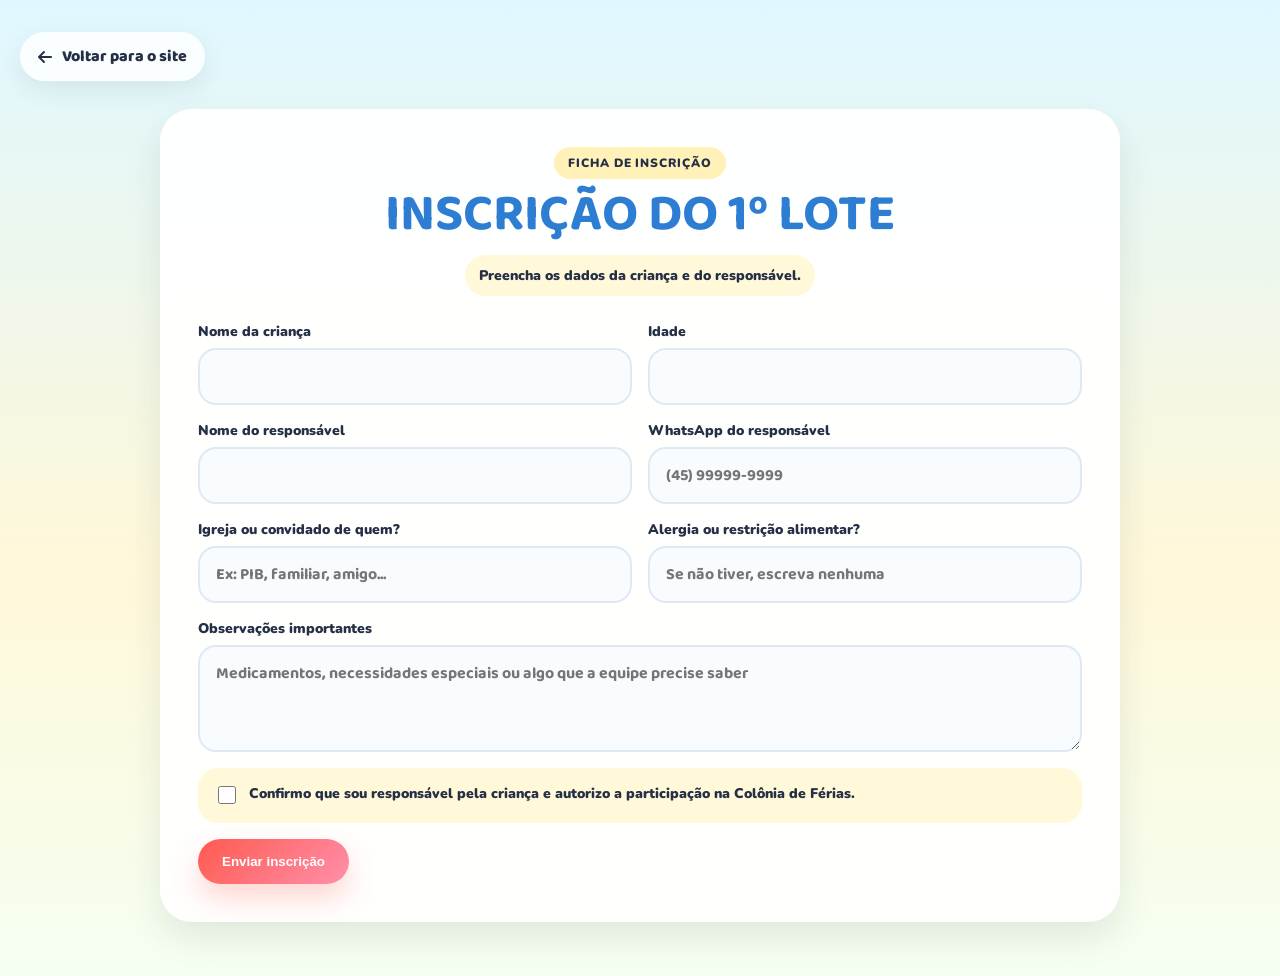
==== inscricao.html @ 6427c2e6 "Atualiza site da colônia" ====
<!DOCTYPE html>
<html lang="pt-BR">
<head>
  <meta charset="UTF-8" />
  <meta name="viewport" content="width=device-width, initial-scale=1.0" />
  <title>Inscrição | Colônia de Férias No Lugar do Outro</title>
  <meta name="description" content="Formulário de inscrição para a Colônia de Férias No Lugar do Outro." />
  <link rel="preconnect" href="https://fonts.googleapis.com">
  <link rel="preconnect" href="https://fonts.gstatic.com" crossorigin>
  <link href="https://fonts.googleapis.com/css2?family=Nunito:wght@400;700;800;900&display=swap" rel="stylesheet">
  <link rel="stylesheet" href="https://cdnjs.cloudflare.com/ajax/libs/font-awesome/6.7.2/css/all.min.css">
  <link rel="stylesheet" href="styles.css" />
</head>
<body>
  <main class="registration-page">
    <a class="back-link" href="index.html#inscricoes">
      <i class="fa-solid fa-arrow-left" aria-hidden="true"></i>
      Voltar para o site
    </a>

    <section class="registration-panel registration-page-panel" id="formulario-inscricao">
      <div class="registration-intro">
        <span class="form-kicker">Ficha de inscrição</span>
        <h1>Inscrição do 1º lote</h1>
               <p class="required-note">Preencha os dados da criança e do responsável.</p>
      </div>

      <form class="registration-form" id="registrationForm">
        <input type="hidden" name="lote" value="1º lote" />

        <div class="form-field">
          <label for="childName">Nome da criança</label>
          <input id="childName" name="nome_crianca" type="text" autocomplete="name" required />
        </div>

        <div class="form-field">
          <label for="childAge">Idade</label>
          <input id="childAge" name="idade" type="number" min="4" max="12" required />
        </div>

        <div class="form-field">
          <label for="guardianName">Nome do responsável</label>
          <input id="guardianName" name="nome_responsavel" type="text" autocomplete="name" required />
        </div>

        <div class="form-field">
          <label for="guardianPhone">WhatsApp do responsável</label>
          <input id="guardianPhone" name="whatsapp" type="tel" autocomplete="tel" placeholder="(45) 99999-9999" required />
        </div>

        <div class="form-field">
          <label for="invitedBy">Igreja ou convidado de quem?</label>
          <input id="invitedBy" name="convidado_por" type="text" placeholder="Ex: PIB, familiar, amigo..." required />
        </div>

        <div class="form-field">
          <label for="foodRestriction">Alergia ou restrição alimentar?</label>
          <input id="foodRestriction" name="restricao_alimentar" type="text" placeholder="Se não tiver, escreva nenhuma" required />
        </div>

        <div class="form-field full-field">
          <label for="notes">Observações importantes</label>
          <textarea id="notes" name="observacoes" rows="3" placeholder="Medicamentos, necessidades especiais ou algo que a equipe precise saber"></textarea>
        </div>

        <label class="form-check full-field">
          <input name="autorizacao" type="checkbox" value="Sim" required />
          <span>Confirmo que sou responsável pela criança e autorizo a participação na Colônia de Férias.</span>
        </label>

        <div class="form-actions full-field">
          <button class="btn btn-red" type="submit">Enviar inscrição</button>
          <p class="form-status" id="formStatus" role="status" aria-live="polite"></p>
        </div>
      </form>
    </section>
  </main>

  <div class="success-modal" id="successModal" aria-hidden="true">
    <div class="success-modal__backdrop" data-close-success-modal></div>
    <div class="success-modal__dialog" role="dialog" aria-modal="true" aria-labelledby="successModalTitle">
      <div class="success-modal__icon">✓</div>
      <h2 id="successModalTitle">Inscrição enviada!</h2>
      <p>Em breve a secretaria da igreja entrará em contato para confirmar a inscrição.</p>
      <div class="success-modal__actions">
        <button class="btn btn-light" type="button" data-close-success-modal>Ok</button>
        <a class="btn btn-red" id="successWhatsAppLink" href="https://wa.me/5500000000000?text=Ol%C3%A1!%20Acabei%20de%20enviar%20a%20inscri%C3%A7%C3%A3o%20da%20Col%C3%B4nia%20de%20F%C3%A9rias%20e%20gostaria%20de%20confirmar." target="_blank" rel="noopener">Chamar no WhatsApp</a>
      </div>
    </div>
  </div>

  <script src="script.js"></script>
</body>
</html>
---- styles.css ----
@import url('https://fonts.googleapis.com/css2?family=Baloo+2:wght@400;500;600;700;800&family=Nunito:wght@300;400;500;600;700;800&display=swap');

:root {
  --blue: #2d7dd2;
  --red: #ff5a4f;
  --orange: #ff7a30;
  --yellow: #ffb703;
  --light-yellow: #fff1b8;
  --green: #64b53b;
  --cyan: #20b7d8;
  --purple: #9b5de5;
  --pink: #ff8fab;
  --mint: #9be7c0;
  --text: #253047;
  --muted: #4c5870;
  --cream: #fffdf5;
  --sky: #eaf9ff;
  --paper: #ffffff;
  --shadow: 0 16px 34px rgba(37,48,71,.1);
}

* { box-sizing: border-box; }
html { scroll-behavior: smooth; }
body {
  margin: 0;
  font-family: "Baloo 2", Arial, sans-serif;
  background: linear-gradient(180deg, var(--cream) 0%, #f5fff2 100%);
  color: var(--text);
  overflow-x: hidden;
}
a { color: inherit; text-decoration: none; }
img { max-width: 100%; display: block; }
.container { width: min(1180px, calc(100% - 40px)); margin: 0 auto; }

.hero {
  position: relative;
  min-height: 100vh;
  overflow: hidden;
  padding: 24px 0 0;
  background: linear-gradient(180deg, #dff7ff 0%, #fff8d9 56%, #d6f5ac 100%);
}

.hero::before,
.hero::after {
  content: "";
  position: absolute;
  left: -5%;
  right: -5%;
  pointer-events: none;
}

.hero::before {
  display: none;
}

.hero::after {
  bottom: -42px;
  height: 126px;
  background:
    radial-gradient(ellipse at 12% 100%, #79c945 0 70px, transparent 72px),
    radial-gradient(ellipse at 34% 100%, #a4dc5a 0 86px, transparent 88px),
    radial-gradient(ellipse at 58% 100%, #79c945 0 74px, transparent 76px),
    radial-gradient(ellipse at 82% 100%, #a4dc5a 0 94px, transparent 96px);
}

.navbar {
  font-family: 'Nunito', sans-serif;
  font-weight: 700;
  font-size: 1.1rem;
  position: relative;
  z-index: 20;
  width: min(1040px, calc(100% - 56px));
  margin: 0 auto;
  display: flex;
  align-items: center;
  justify-content: space-between;
  gap: 16px;
  padding: 10px 14px;
  border-radius: 999px;
  background: rgba(255,255,255,.88);
  border: 3px solid rgba(255,255,255,.9);
  box-shadow: var(--shadow);
  backdrop-filter: blur(10px);
}
.logo { line-height: .9; font-weight: 900; }
.logo img { width: 124px; height: auto; }
.logo span { display: block; color: var(--blue); font-size: 28px; }
.logo strong { display: block; color: var(--red); font-size: 28px; }
.logo small { color: var(--cyan); font-weight: 900; }
.nav-links { display: flex; gap: 24px; font-size: 15px; font-weight: 900; }
.nav-links a {
  position: relative;
  padding: 8px 2px;
}
.nav-links a::after {
  content: "";
  position: absolute;
  left: 50%;
  bottom: 0;
  width: 0;
  height: 5px;
  border-radius: 999px;
  background: var(--yellow);
  transform: translateX(-50%);
  transition: width .2s ease;
}
.nav-links a:hover { color: var(--orange); }
.nav-links a:hover::after { width: 100%; }
.menu-button { display: none; border: 0; background: var(--light-yellow); color: var(--text); border-radius: 16px; font-size: 24px; padding: 8px 14px; cursor: pointer; }

.btn {
  display: inline-flex;
  align-items: center;
  justify-content: center;
  border-radius: 999px;
  padding: 15px 24px;
  font-weight: 900;
  border: 0;
  cursor: pointer;
  transition: transform .2s ease, box-shadow .2s ease, filter .2s ease;
}
.btn:hover { transform: translateY(-4px) rotate(-1deg); filter: saturate(1.08); }
.btn-orange { background: linear-gradient(135deg, #ff7a30, #ff5a4f); color: white; box-shadow: 0 12px 24px rgba(255,107,53,.25); }
.btn-red { background: linear-gradient(135deg, #ff5a4f, #ff8fab); color: white; box-shadow: 0 14px 28px rgba(255,90,79,.25); }
.btn-light { background: rgba(255,255,255,.55); border: 2px solid #fff; color: var(--text); }
.btn-yellow { background: linear-gradient(135deg, #ffe66d, #fff1b8); color: var(--text); }
.btn.big { margin-top: 34px; padding: 17px 36px; text-transform: uppercase; }
.navbar .btn {
  padding: 12px 18px;
  font-size: 14px;
}

.hero-content { position: relative; z-index: 10; display: grid; grid-template-columns: .95fr 1.05fr; align-items: end; gap: 48px; padding-top: 70px; }
.hero-text { padding-bottom: 70px; }
.hero-text > img {
  width: min(100%, 520px);
  height: auto;
}
.tag { display: inline-flex; background: white; color: var(--blue); border-radius: 999px; padding: 10px 16px; font-weight: 900; box-shadow: 0 10px 26px rgba(37,48,71,.08); animation: softBounce 3s ease-in-out infinite; }
.hero h1 { margin: 22px 0 0; font-size: clamp(64px, 8vw, 112px); line-height: .88; letter-spacing: 0; }
.hero h1 span { display: block; color: var(--blue); transform: rotate(-2deg); }
.hero h1 strong { display: block; color: var(--orange); transform: rotate(1deg); }
.verse-card {
  max-width: 560px;
  margin-top: 22px;
  padding: 26px 30px 24px;
  border-radius: 28px;
  background: rgba(255,255,255,.92);
  border: 3px dashed rgba(255,183,3,.5);
  box-shadow: var(--shadow);
  text-align: center;
  transform: rotate(-1deg);
}
.verse-card p {
  max-width: 480px;
  margin: 0 auto;
  font-size: 19px;
  font-weight: 800;
  line-height: 1.45;
}
.verse-card strong {
  display: block;
  margin-top: 14px;
  color: var(--blue);
  text-transform: uppercase;
  letter-spacing: .04em;
}
.info-grid {
  display: grid;
  grid-template-columns: repeat(3, 1fr);
  max-width: 700px;
  margin-top: 24px;
  padding: 10px;
  border-radius: 26px;
  background: rgba(255,255,255,.88);
  box-shadow: var(--shadow);
  border: 3px solid rgba(255,255,255,.9);
  backdrop-filter: blur(10px);
}
.info-grid article {
  position: relative;
  display: grid;
  grid-template-columns: 48px 1fr;
  gap: 12px;
  align-items: center;
  min-height: 78px;
  padding: 12px 16px;
  border-radius: 20px;
}
.info-grid article + article::before {
  content: "";
  position: absolute;
  left: 0;
  top: 18px;
  bottom: 18px;
  width: 2px;
  border-radius: 999px;
  background: rgba(37,48,71,.08);
}
.info-grid span {
  display: grid;
  place-items: center;
  width: 48px;
  height: 48px;
  border-radius: 18px;
  background: #e8f3ff;
  color: var(--blue);
  font-size: 22px;
  line-height: 1;
  box-shadow: inset 0 -4px 0 rgba(45,125,210,.12);
  animation: wiggle 4s ease-in-out infinite;
}
.info-grid article:nth-child(2) span {
  background: #fff1b8;
  color: var(--orange);
  box-shadow: inset 0 -4px 0 rgba(255,122,48,.14);
}
.info-grid article:nth-child(3) span {
  background: #efffe9;
  color: var(--green);
  box-shadow: inset 0 -4px 0 rgba(100,181,59,.14);
}
.info-grid strong, .info-grid small { display: block; line-height: 1.12; }
.info-grid strong { font-size: 16px; font-weight: 900; text-transform: uppercase; }
.info-grid small { margin-top: 5px; color: var(--muted); font-weight: 800; font-size: 13px; }
.hero-actions { display: flex; flex-wrap: wrap; gap: 14px; margin-top: 24px; }
.hero-image { position: relative; min-height: 560px; }
.hero-image img { width: 100%; height: 560px; object-fit: cover; object-position: top; border-radius: 48px; box-shadow: 0 18px 45px rgba(37,48,71,.12); }
.hero-illustration {
  position: relative;
  isolation: isolate;
  align-self: end;
  width: 112%;
  margin-left: -6%;
  margin-bottom: -8px;
  animation: floatHero 5s ease-in-out infinite;
}
.hero-illustration.fade-in {
  animation: fadeUp .7s ease both, floatHero 5s ease-in-out .8s infinite;
}
.hero-illustration::before {
  content: "";
  position: absolute;
  inset: 8% 3% 7% 6%;
  z-index: -1;
  border-radius: 44% 56% 52% 48% / 47% 44% 56% 53%;
  background: rgba(255,255,255,.56);
  border: 4px solid rgba(255,255,255,.7);
  box-shadow: var(--shadow);
}
.hero-illustration img {
  width: 100%;
  max-width: none;
  max-height: 560px;
  object-fit: contain;
  filter: drop-shadow(0 22px 20px rgba(37,48,71,.12));
}
.sparkle {
  position: absolute;
  z-index: 2;
  display: grid;
  place-items: center;
  width: 58px;
  height: 58px;
  border-radius: 20px;
  background: white;
  box-shadow: var(--shadow);
  font-size: 28px;
  animation: floatBits 4.5s ease-in-out infinite;
}
.sparkle-one { left: 4%; top: 16%; color: var(--yellow); }
.sparkle-two { right: 5%; top: 28%; color: var(--red); animation-delay: .8s; }
.sparkle-three { left: 22%; bottom: 6%; color: var(--purple); animation-delay: 1.4s; }
.badge { position: absolute; z-index: 5; width: 116px; height: 116px; display: grid; place-items: center; border-radius: 30px; color: #fff; font-size: 18px; font-weight: 900; text-transform: uppercase; text-align: center; box-shadow: 0 16px 30px rgba(37,48,71,.18); transform: rotate(-8deg); }
.badge.purple { left: 28px; top: 38px; background: var(--purple); }
.badge.red { left: 40px; bottom: 80px; background: var(--red); }
.badge.blue { right: 0; bottom: 42px; background: #28b7c8; }

.decor, .leaf, .shape, .floating { position: absolute; pointer-events: none; }
.decor-left {
  left: -78px;
  top: 104px;
  width: 190px;
  height: 150px;
  background: rgba(139,214,80,.5);
  border-radius: 54% 46% 62% 38% / 44% 58% 42% 56%;
  animation: pulseBlob 7s ease-in-out infinite;
}
.decor-right {
  right: -92px;
  top: -34px;
  width: 230px;
  height: 170px;
  background: rgba(139,214,80,.45);
  border-radius: 42% 58% 35% 65% / 58% 44% 56% 42%;
  animation: pulseBlob 8s ease-in-out infinite reverse;
}
.leaf-one { left: 0; bottom: 0; width: 130px; height: 130px; background: #24a35a; border-radius: 0 90px 0 0; }
.leaf-two { right: 0; bottom: 0; width: 160px; height: 160px; background: #24a35a; border-radius: 90px 0 0 0; }
.floating {
  z-index: 3;
  display: block;
  width: auto;
  height: auto;
  background: transparent;
  box-shadow: none;
  border-radius: 0;
  font-size: 38px;
  font-weight: 900;
  line-height: 1;
  opacity: .72;
  text-shadow: 0 8px 18px rgba(37,48,71,.14);
  animation: floatBits 5.8s ease-in-out infinite;
}
.floating-heart { left: 7%; top: 42%; color: var(--red); }
.floating-star { right: 13%; top: 20%; color: var(--yellow); animation-delay: .7s; }
.floating-cloud { left: 43%; top: 15%; color: var(--cyan); animation-delay: 1.3s; }
.floating-smile { right: 5%; top: 58%; color: var(--green); animation-delay: 2s; }
.floating-cross { left: 3%; top: 72%; color: var(--purple); animation-delay: 2.7s; }
.shape-a { left: 8%; top: 25%; color: var(--cyan); font-size: 24px; }
.shape-b { right: 20%; top: 18%; color: var(--red); font-size: 34px; }
.shape-c { left: 35%; top: 42%; color: var(--blue); font-size: 26px; }

.section {
  position: relative;
  padding: 80px 0;
}
.section > .container {
  position: relative;
  z-index: 1;
}
.section.compact { padding-top: 30px; }
h2 { margin: 0; color: var(--blue); font-size: clamp(34px, 4vw, 46px); line-height: 1; text-transform: uppercase; font-weight: 900; letter-spacing: 0; }
h2 span { color: var(--yellow); }
.about-grid { display: grid; grid-template-columns: .9fr 1.1fr; gap: 45px; align-items: center; }
.about-grid p, .white-box > p, .center > p { color: var(--muted); font-size: 18px; font-weight: 700; line-height: 1.7; }
.cards-grid { display: grid; grid-template-columns: repeat(2, minmax(220px, 1fr)); gap: 18px; }
.feature-card { padding: 24px; border-radius: 28px; background: #fff; text-align: center; box-shadow: 0 10px 28px rgba(37,48,71,.07); border: 3px solid rgba(255,255,255,.9); transition: transform .2s ease, box-shadow .2s ease; }
.feature-card:nth-child(1) { background: #fff4f2; }
.feature-card:nth-child(2) { background: #fff8d9; }
.feature-card:nth-child(3) { background: #eaf9ff; }
.feature-card:nth-child(4) { background: #efffe9; }
.feature-card:hover { transform: translateY(-7px) rotate(1deg); box-shadow: 0 16px 36px rgba(37,48,71,.1); }
.icon {
  width: 64px;
  height: 64px;
  margin: 0 auto;
  display: grid;
  place-items: center;
  border-radius: 24px;
  font-family: "SamsungColorEmoji", "Noto Color Emoji", "Apple Color Emoji", "Segoe UI Emoji", sans-serif;
  font-size: 34px;
  line-height: 1;
  font-weight: 900;
}
.red-bg { background: var(--red); }
.yellow-bg { background: var(--yellow); }
.blue-bg { background: var(--cyan); }
.green-bg { background: var(--green); }
.feature-card h3 { margin: 18px 0 10px; font-size: 16px; line-height: 1.2; text-transform: uppercase; }
.feature-card h3::after { content: ""; display: block; width: 42px; height: 4px; margin: 14px auto 0; border-radius: 999px; background: var(--yellow); }
.feature-card p { color: var(--muted); font-weight: 700; line-height: 1.55; font-size: 14px; }
.white-box { padding: 40px; border-radius: 32px; background: #fff; box-shadow: var(--shadow); border: 4px solid rgba(255,255,255,.9); }
.program-box {
  padding: 42px;
  border-radius: 32px;
  background: linear-gradient(135deg, rgba(255,255,255,.96), rgba(234,249,255,.92));
  box-shadow: var(--shadow);
  border: 4px solid rgba(255,255,255,.9);
}
.program-heading {
  display: flex;
  align-items: flex-start;
  justify-content: space-between;
  gap: 24px;
  margin-bottom: 32px;
}
.program-heading p {
  max-width: 620px;
  margin: 10px 0 0;
  color: var(--muted);
  font-size: 18px;
  font-weight: 700;
  line-height: 1.55;
}
.program-badge {
  flex: 0 0 auto;
  padding: 13px 22px;
  border-radius: 999px;
  background: var(--yellow);
  color: var(--text);
  font-weight: 900;
  box-shadow: 0 12px 22px rgba(255,183,3,.24);
}
.program-days {
  display: grid;
  grid-template-columns: repeat(3, 1fr);
  gap: 20px;
}
.program-day {
  position: relative;
  display: flex;
  flex-direction: column;
  min-height: 360px;
  padding: 28px;
  border-radius: 26px;
  background: #fff;
  box-shadow: 0 12px 26px rgba(37,48,71,.07);
  border: 3px solid rgba(255,255,255,.9);
  transition: transform .2s ease, box-shadow .2s ease;
}
.program-day:nth-child(1) { background: #eaf9ff; }
.program-day:nth-child(2) { background: #fff8d9; }
.program-day:nth-child(3) { background: #fff4f2; }
.program-day:hover {
  transform: translateY(-6px);
  box-shadow: 0 18px 34px rgba(37,48,71,.1);
}
.program-day.featured {
  transform: translateY(-10px);
  border-color: rgba(255,183,3,.55);
}
.program-day.featured:hover { transform: translateY(-14px); }
.day-tag {
  display: inline-flex;
  flex-direction: column;
  align-items: center;
  justify-content: center;
  width: fit-content;
  margin-bottom: 22px;
  padding: 10px 18px 11px;
  border-radius: 18px;
  background: var(--blue);
  color: #fff;
  font-size: 18px;
  line-height: 1.05;
  font-weight: 900;
  box-shadow: 0 10px 18px rgba(45,125,210,.2);
}
.day-tag small {
  margin-bottom: 4px;
  font-family: "Nunito", Arial, sans-serif;
  font-size: 11px;
  line-height: 1;
  text-transform: uppercase;
  letter-spacing: .08em;
}
.program-day:nth-child(2) .day-tag { background: var(--green); box-shadow: 0 10px 18px rgba(100,181,59,.2); }
.program-day:nth-child(3) .day-tag { background: var(--red); box-shadow: 0 10px 18px rgba(255,90,79,.2); }
.program-day h3 {
  margin: 0;
  font-size: 25px;
  line-height: 1.08;
  text-transform: uppercase;
  font-weight: 900;
}
.program-day p {
  margin: 16px 0 24px;
  color: var(--muted);
  font-size: 17px;
  font-weight: 700;
  line-height: 1.45;
}
.day-activities {
  display: flex;
  flex-wrap: wrap;
  gap: 10px;
  margin-top: auto;
}
.day-activities span {
  display: inline-flex;
  align-items: center;
  min-height: 38px;
  padding: 8px 12px;
  border-radius: 999px;
  background: rgba(255,255,255,.78);
  color: var(--text);
  font-size: 14px;
  font-weight: 900;
}
.center { text-align: center; }
.subscriptions {
  position: relative;
  background:
    linear-gradient(180deg, rgba(234,249,255,.75), rgba(255,253,245,.2));
}
.lots-grid { display: grid; grid-template-columns: repeat(2, 1fr); gap: 30px; margin-top: 48px; }
.lot { position: relative; display: flex; flex-direction: column; align-items: center; padding: 54px 30px 32px; border-radius: 30px; background: #fff; box-shadow: var(--shadow); }
.lot::after {
  content: "✦";
  position: absolute;
  right: 20px;
  top: 18px;
  color: var(--yellow);
  font-size: 28px;
  animation: softBounce 3.5s ease-in-out infinite;
}
.green-border { border: 3px solid #a9d76f; }
.blue-border { border: 3px solid #9ddcf4; }
.lot-tag { position: absolute; left: 50%; top: 0; transform: translate(-50%, -50%); border-radius: 16px; color: #fff; padding: 12px 34px; font-size: 20px; font-weight: 900; text-transform: uppercase; box-shadow: 0 12px 20px rgba(37,48,71,.14); }
.lot h3 { max-width: 390px; margin: 0 auto; font-size: 24px; line-height: 1.15; text-transform: uppercase; }
.date-pill { display: inline-flex; align-items: center; gap: 10px; margin-top: 26px; padding: 15px 20px; border-radius: 18px; background: #f4faff; font-size: 18px; font-weight: 900; }
.lot p { color: var(--muted); font-weight: 800; }
.lot-button {
  width: min(100%, 320px);
  margin-top: auto;
}
.lot p + .lot-button {
  margin-top: 18px;
}
.btn-disabled,
.btn-disabled:hover {
  background: #dbe3ed;
  color: #718096;
  box-shadow: none;
  cursor: not-allowed;
  filter: none;
  transform: none;
}
.lot-note {
  display: block;
  margin-top: 10px;
  color: var(--muted);
  font-family: "Nunito", Arial, sans-serif;
  font-size: 13px;
  font-weight: 800;
}
.registration-panel {
  margin-top: 34px;
  padding: 34px;
  border-radius: 32px;
  background: rgba(255,255,255,.94);
  border: 4px solid rgba(255,255,255,.9);
  box-shadow: var(--shadow);
  text-align: left;
}
.registration-intro {
  max-width: 650px;
  margin: 0 auto 26px;
  text-align: center;
}
.form-kicker {
  display: inline-flex;
  margin-bottom: 10px;
  padding: 8px 14px;
  border-radius: 999px;
  background: var(--light-yellow);
  color: var(--text);
  font-family: "Nunito", Arial, sans-serif;
  font-size: 12px;
  font-weight: 900;
  letter-spacing: .08em;
  text-transform: uppercase;
}
.registration-intro h3 {
  margin: 0;
  color: var(--blue);
  font-size: clamp(26px, 3vw, 36px);
  line-height: 1;
  text-transform: uppercase;
}
.registration-intro p {
  margin: 10px 0 0;
  color: var(--muted);
  font-weight: 700;
  line-height: 1.5;
}
.registration-intro .required-note {
  display: inline-flex;
  margin-top: 14px;
  padding: 10px 14px;
  border-radius: 999px;
  background: #fff8d9;
  color: var(--text);
  font-family: "Nunito", Arial, sans-serif;
  font-size: 14px;
  font-weight: 900;
}
.registration-form {
  display: grid;
  grid-template-columns: repeat(2, 1fr);
  gap: 16px;
}
.form-field {
  display: grid;
  gap: 7px;
}
.form-field label,
.form-check {
  color: var(--text);
  font-family: "Nunito", Arial, sans-serif;
  font-size: 14px;
  font-weight: 900;
}
.form-field input,
.form-field textarea {
  width: 100%;
  border: 2px solid #dfe9f3;
  border-radius: 18px;
  background: #f8fcff;
  color: var(--text);
  font: inherit;
  font-weight: 700;
  padding: 14px 16px;
  outline: 0;
  transition: border-color .2s ease, box-shadow .2s ease, background .2s ease;
}
.form-field textarea {
  resize: vertical;
  min-height: 98px;
}
.form-field input:focus,
.form-field textarea:focus {
  border-color: var(--cyan);
  background: #fff;
  box-shadow: 0 0 0 4px rgba(32,183,216,.12);
}
.full-field {
  grid-column: 1 / -1;
}
.form-check {
  display: flex;
  align-items: flex-start;
  gap: 10px;
  padding: 16px;
  border-radius: 20px;
  background: #fff8d9;
  line-height: 1.4;
}
.form-check input {
  width: 18px;
  height: 18px;
  margin-top: 2px;
  accent-color: var(--green);
}
.form-actions {
  display: flex;
  flex-wrap: wrap;
  align-items: center;
  gap: 14px;
}
.form-status {
  min-height: 24px;
  margin: 0;
  color: var(--muted);
  font-weight: 900;
}
.form-status.success { color: var(--green); }
.form-status.error { color: var(--red); }
.registration-page {
  min-height: 100vh;
  padding: 32px 20px 54px;
  background:
    linear-gradient(180deg, #dff7ff 0%, #fff8d9 58%, #f5fff2 100%);
}
.registration-page-panel {
  width: min(960px, 100%);
  margin: 28px auto 0;
}
.registration-intro h1 {
  margin: 0;
  color: var(--blue);
  font-size: clamp(34px, 5vw, 52px);
  line-height: 1;
  text-transform: uppercase;
}
.back-link {
  width: fit-content;
  margin: 0 auto;
  display: inline-flex;
  align-items: center;
  gap: 10px;
  padding: 12px 18px;
  border-radius: 999px;
  background: rgba(255,255,255,.84);
  color: var(--text);
  font-weight: 900;
  box-shadow: 0 10px 24px rgba(37,48,71,.08);
}
.success-modal {
  position: fixed;
  inset: 0;
  z-index: 100;
  display: none;
  place-items: center;
  padding: 22px;
}
.success-modal.is-open {
  display: grid;
}
.success-modal__backdrop {
  position: absolute;
  inset: 0;
  background: rgba(37,48,71,.48);
  backdrop-filter: blur(6px);
}
.success-modal__dialog {
  position: relative;
  z-index: 1;
  width: min(480px, 100%);
  padding: 34px;
  border-radius: 30px;
  background: #fff;
  box-shadow: 0 24px 60px rgba(37,48,71,.22);
  text-align: center;
}
.success-modal__icon {
  width: 70px;
  height: 70px;
  margin: 0 auto 18px;
  display: grid;
  place-items: center;
  border-radius: 24px;
  background: #efffe9;
  color: var(--green);
  font-size: 38px;
  font-weight: 900;
}
.success-modal h2 {
  margin: 0;
  color: var(--blue);
  font-size: 34px;
  line-height: 1;
  text-transform: uppercase;
}
.success-modal p {
  margin: 14px 0 0;
  color: var(--muted);
  font-size: 18px;
  font-weight: 700;
  line-height: 1.45;
}
.success-modal__actions {
  display: flex;
  flex-wrap: wrap;
  justify-content: center;
  gap: 12px;
  margin-top: 24px;
}
.success-modal__actions .btn-light {
  background: #eef6fb;
  border-color: #dcebf4;
}
.note { margin-top: 18px; }
.info-box {
  position: relative;
  padding: 44px;
  border-radius: 34px;
  background: linear-gradient(135deg, rgba(255,248,217,.95), rgba(234,249,255,.95));
  box-shadow: var(--shadow);
  border: 4px solid rgba(255,255,255,.9);
  overflow: hidden;
}
.info-heading {
  max-width: 720px;
  margin: 0 auto 34px;
  text-align: center;
}
.info-heading p {
  margin: 12px 0 0;
  color: var(--muted);
  font-size: 18px;
  font-weight: 700;
  line-height: 1.55;
}
.info-float {
  position: absolute;
  z-index: 0;
  pointer-events: none;
  font-size: 42px;
  font-weight: 900;
  line-height: 1;
  opacity: .24;
  animation: floatBits 5.8s ease-in-out infinite;
}
.info-float-one { left: 28px; top: 26px; color: var(--yellow); }
.info-float-two { right: 42px; top: 58px; color: var(--red); animation-delay: 1s; }
.info-float-three { right: 12%; bottom: 34px; color: var(--purple); animation-delay: 1.8s; }
.info-cards { position: relative; z-index: 1; display: grid; grid-template-columns: repeat(4, 1fr); gap: 18px; text-align: left; }
.info-card {
  display: flex;
  flex-direction: column;
  gap: 18px;
  min-height: 245px;
  padding: 26px;
  border-radius: 28px;
  background: rgba(255,255,255,.9);
  box-shadow: 0 10px 28px rgba(37,48,71,.07);
  border-bottom: 6px solid rgba(255,183,3,.45);
  transition: transform .2s ease, box-shadow .2s ease;
}
.info-card:hover {
  transform: translateY(-6px) rotate(.5deg);
  box-shadow: 0 16px 34px rgba(37,48,71,.1);
}
.info-card.primary-info {
  background: #fff;
  border-bottom-color: rgba(45,125,210,.45);
}
.info-card span {
  flex: 0 0 auto;
  width: 62px;
  height: 62px;
  display: grid;
  place-items: center;
  border-radius: 22px;
  background: var(--light-yellow);
  font-size: 30px;
  line-height: 1;
  font-family: "SamsungColorEmoji", "Noto Color Emoji", "Apple Color Emoji", "Segoe UI Emoji", sans-serif;
  animation: wiggle 4.4s ease-in-out infinite;
}
.info-card:nth-child(2) span { background: #eaf9ff; }
.info-card:nth-child(3) span { background: #efffe9; }
.info-card:nth-child(4) span { background: #fff4f2; }
.info-card small {
  display: block;
  margin-bottom: 6px;
  color: var(--muted);
  font-family: "Nunito", Arial, sans-serif;
  font-size: 12px;
  font-weight: 900;
  letter-spacing: .08em;
  text-transform: uppercase;
}
.info-card strong {
  display: block;
  font-size: 23px;
  line-height: 1.05;
  text-transform: uppercase;
  font-weight: 900;
}
.info-card p {
  margin: 10px 0 0;
  color: var(--muted);
  font-weight: 700;
  line-height: 1.4;
}
footer { background: #fff; }
.footer-cta {
  background:
    radial-gradient(circle at 12% 22%, rgba(255,230,109,.24) 0 58px, transparent 60px),
    radial-gradient(circle at 88% 28%, rgba(155,93,229,.2) 0 68px, transparent 70px),
    linear-gradient(135deg, rgba(45,125,210,.98), rgba(32,183,216,.95));
  color: #fff;
  padding: 34px 0;
}
.footer-adventure {
  position: relative;
  overflow: hidden;
  display: grid;
  grid-template-columns: 1fr auto;
  gap: 16px 28px;
  align-items: center;
  padding: 0;
  border-radius: 0;
  background: transparent;
  box-shadow: none;
  border: 0;
}
.footer-copy,
.footer-actions {
  position: relative;
  z-index: 1;
}
.footer-copy {
  grid-column: 1;
}
.footer-kicker {
  display: inline-flex;
  margin-bottom: 8px;
  padding: 7px 12px;
  border-radius: 999px;
  background: rgba(255,255,255,.18);
  color: #fff;
  font-family: "Nunito", Arial, sans-serif;
  font-size: 11px;
  font-weight: 900;
  letter-spacing: .08em;
  text-transform: uppercase;
}
.footer-copy h2 {
  max-width: 520px;
  color: #fff;
  font-size: clamp(27px, 3vw, 38px);
  line-height: 1;
}
.footer-copy p {
  margin: 8px 0 0;
  color: #ffe66d;
  font-size: 18px;
  font-weight: 900;
}
.footer-actions {
  grid-column: 2;
  display: flex;
  flex-wrap: wrap;
  justify-content: flex-end;
  gap: 10px;
}
.footer-actions .btn {
  padding: 13px 20px;
}
.footer-actions .btn-light {
  background: rgba(255,255,255,.16);
  color: #fff;
}
.footer-float {
  position: absolute;
  pointer-events: none;
  font-size: 40px;
  font-weight: 900;
  line-height: 1;
  opacity: .2;
  animation: floatBits 6s ease-in-out infinite;
}
.footer-float-one { left: 24px; bottom: 22px; color: #ffe66d; }
.footer-float-two { right: 34%; top: 24px; color: #fff; animation-delay: .9s; }
.footer-float-three { right: 28px; bottom: 26px; color: #ffe66d; animation-delay: 1.6s; }
.footer-main {
  background: #fff;
}
.footer-content {
  display: grid;
  grid-template-columns: 1.15fr .7fr 1fr;
  gap: 34px;
  padding: 34px 0 26px;
}
.footer-brand strong,
.footer-brand span {
  display: block;
  line-height: 1;
  font-weight: 900;
  text-transform: uppercase;
}
.footer-brand strong {
  color: var(--blue);
  font-size: 28px;
}
.footer-brand span {
  margin-top: 4px;
  color: var(--red);
  font-size: 22px;
}
.footer-brand p {
  max-width: 420px;
  margin: 14px 0 0;
  color: var(--muted);
  font-weight: 700;
  line-height: 1.55;
}
.footer-links,
.footer-info {
  display: grid;
  align-content: start;
  gap: 10px;
}
.footer-links strong,
.footer-info strong {
  color: var(--blue);
  font-size: 18px;
  font-weight: 900;
  text-transform: uppercase;
}
.footer-links a,
.footer-info span {
  color: var(--muted);
  font-weight: 800;
}
.footer-links a:hover {
  color: var(--orange);
}
.footer-info span {
  display: flex;
  align-items: flex-start;
  gap: 10px;
  line-height: 1.35;
}
.footer-info i {
  width: 18px;
  margin-top: 2px;
  color: var(--orange);
}
.footer-bottom {
  display: flex;
  justify-content: space-between;
  gap: 18px;
  padding: 18px 0 24px;
  border-top: 2px solid #eef3f7;
  color: var(--muted);
  font-weight: 900;
  font-size: 14px;
}
.footer-bottom p:last-child { color: var(--red); }
.fade-in { animation: fadeUp .7s ease both; }
.delay { animation-delay: .15s; }
@keyframes fadeUp { from { opacity: 0; transform: translateY(24px); } to { opacity: 1; transform: translateY(0); } }
@keyframes floatHero { 0%, 100% { transform: translateY(0) rotate(.25deg); } 50% { transform: translateY(-5px) rotate(-.3deg); } }
@keyframes floatBits { 0%, 100% { transform: translateY(0) rotate(-5deg); } 50% { transform: translateY(-18px) rotate(6deg); } }
@keyframes wiggle { 0%, 100% { transform: rotate(0); } 25% { transform: rotate(-5deg); } 50% { transform: rotate(4deg); } 75% { transform: rotate(-2deg); } }
@keyframes softBounce { 0%, 100% { transform: translateY(0); } 50% { transform: translateY(-7px); } }
@keyframes pulseBlob { 0%, 100% { transform: scale(1); opacity: .9; } 50% { transform: scale(1.08); opacity: .72; } }
@keyframes driftClouds { from { transform: translateX(0); } to { transform: translateX(132px); } }

@media (prefers-reduced-motion: reduce) {
  *, *::before, *::after {
    animation-duration: .01ms !important;
    animation-iteration-count: 1 !important;
    scroll-behavior: auto !important;
  }
}

@media (max-width: 980px) {
  .hero {
    min-height: auto;
    padding-bottom: 34px;
  }
  .desktop-only { display: none; }
  .menu-button { display: block; }
  .nav-links { position: absolute; left: 0; right: 0; top: calc(100% + 12px); display: none; flex-direction: column; gap: 0; padding: 14px; border-radius: 24px; background: white; box-shadow: 0 14px 30px rgba(37,48,71,.12); }
  .nav-links.open { display: flex; }
  .nav-links a { padding: 13px 16px; border-radius: 16px; }
  .nav-links a:hover { background: #fff1b8; }
  .hero-content, .about-grid { grid-template-columns: 1fr; }
  .hero-content {
    gap: 34px;
    padding-top: 46px;
    text-align: center;
  }
  .hero-content { align-items: center; }
  .hero-text { padding-bottom: 0; }
  .hero-text > img {
    width: min(100%, 430px);
    margin: 0 auto;
  }
  .tag,
  .hero-actions {
    justify-content: center;
  }
  .verse-card,
  .info-grid {
    margin-left: auto;
    margin-right: auto;
  }
  .info-grid article {
    text-align: left;
  }
  .hero-illustration {
    width: min(100%, 560px);
    justify-self: center;
    margin-left: 0;
    margin-bottom: 0;
  }
  .hero-illustration img {
    max-height: 430px;
  }
  .floating { opacity: .45; font-size: 30px; }
  .hero-image { min-height: auto; }
  .hero-image img { height: auto; min-height: 420px; }
  .cards-grid { grid-template-columns: repeat(2, 1fr); }
  .program-days { grid-template-columns: 1fr; }
  .program-day,
  .program-day.featured { min-height: auto; transform: none; }
  .program-day.featured:hover { transform: translateY(-6px); }
  .info-cards { grid-template-columns: repeat(2, 1fr); }
  .info-card { min-height: 220px; }
  .footer-adventure { grid-template-columns: 1fr; }
  .footer-copy,
  .footer-actions { grid-column: auto; }
  .footer-actions { justify-content: flex-start; }
  .footer-content { grid-template-columns: 1fr 1fr; }
  .footer-brand { grid-column: 1 / -1; }
}

@media (max-width: 640px) {
  .container, .navbar { width: min(100% - 28px, 1180px); }
  .hero { padding-top: 14px; padding-bottom: 34px; }
  .hero::after { height: 86px; bottom: -34px; opacity: .7; }
  .hero-content { padding-top: 28px; gap: 24px; }
  .floating, .sparkle { display: none; }
  .logo img { width: 112px; }
  .logo span, .logo strong { font-size: 22px; }
  .hero h1 { font-size: 60px; }
  .hero-text > img {
    width: min(100%, 300px);
    margin: 0 auto;
  }
  .tag {
    font-size: 14px;
    padding: 8px 13px;
  }
  .verse-card {
    margin-top: 18px;
    padding: 18px;
    border-radius: 22px;
    transform: none;
  }
  .verse-card p {
    font-size: 16px;
    line-height: 1.4;
  }
  .info-grid {
    margin-top: 18px;
    padding: 8px;
    border-radius: 22px;
  }
  .info-grid article {
    min-height: auto;
    padding: 10px 12px;
    text-align: left;
  }
  .hero-illustration {
    width: min(100%, 340px);
  }
  .hero-illustration::before {
    inset: 10% 2% 8%;
  }
  .hero-illustration img {
    max-height: 310px;
  }
  .info-grid, .lots-grid, .cards-grid, .program-days, .info-cards { grid-template-columns: 1fr; }
  .info-grid article + article::before { display: none; }
  .registration-panel { padding: 24px; }
  .registration-form { grid-template-columns: 1fr; }
  .form-actions .btn { width: 100%; }
  .success-modal__dialog { padding: 28px 22px; }
  .success-modal__actions .btn { width: 100%; }
  .hero-actions { flex-direction: column; }
  .btn { width: 100%; }
  .hero-image img { min-height: 360px; border-radius: 34px; }
  .badge { width: 88px; height: 88px; font-size: 13px; border-radius: 24px; }
  .badge.purple { left: 14px; top: 22px; }
  .badge.red { left: 20px; bottom: 64px; }
  .badge.blue { right: 4px; bottom: 30px; }
  .section { padding: 58px 0; }
  .white-box { padding: 26px; }
  .info-box { padding: 28px; }
  .info-float { display: none; }
  .info-card { min-height: auto; }
  .program-box { padding: 26px; }
  .program-heading { display: block; margin-bottom: 24px; }
  .program-badge { display: inline-flex; margin-top: 16px; }
  .program-day { padding: 24px; }
  .footer-cta { padding: 30px 0; }
  .footer-adventure { text-align: center; }
  .footer-actions { justify-content: center; }
  .footer-actions .btn { width: 100%; }
  .footer-float { display: none; }
  .footer-content { grid-template-columns: 1fr; gap: 24px; text-align: center; }
  .footer-brand p { margin-left: auto; margin-right: auto; }
  .footer-info span { justify-content: center; }
  .footer-bottom { flex-direction: column; text-align: center; }
}
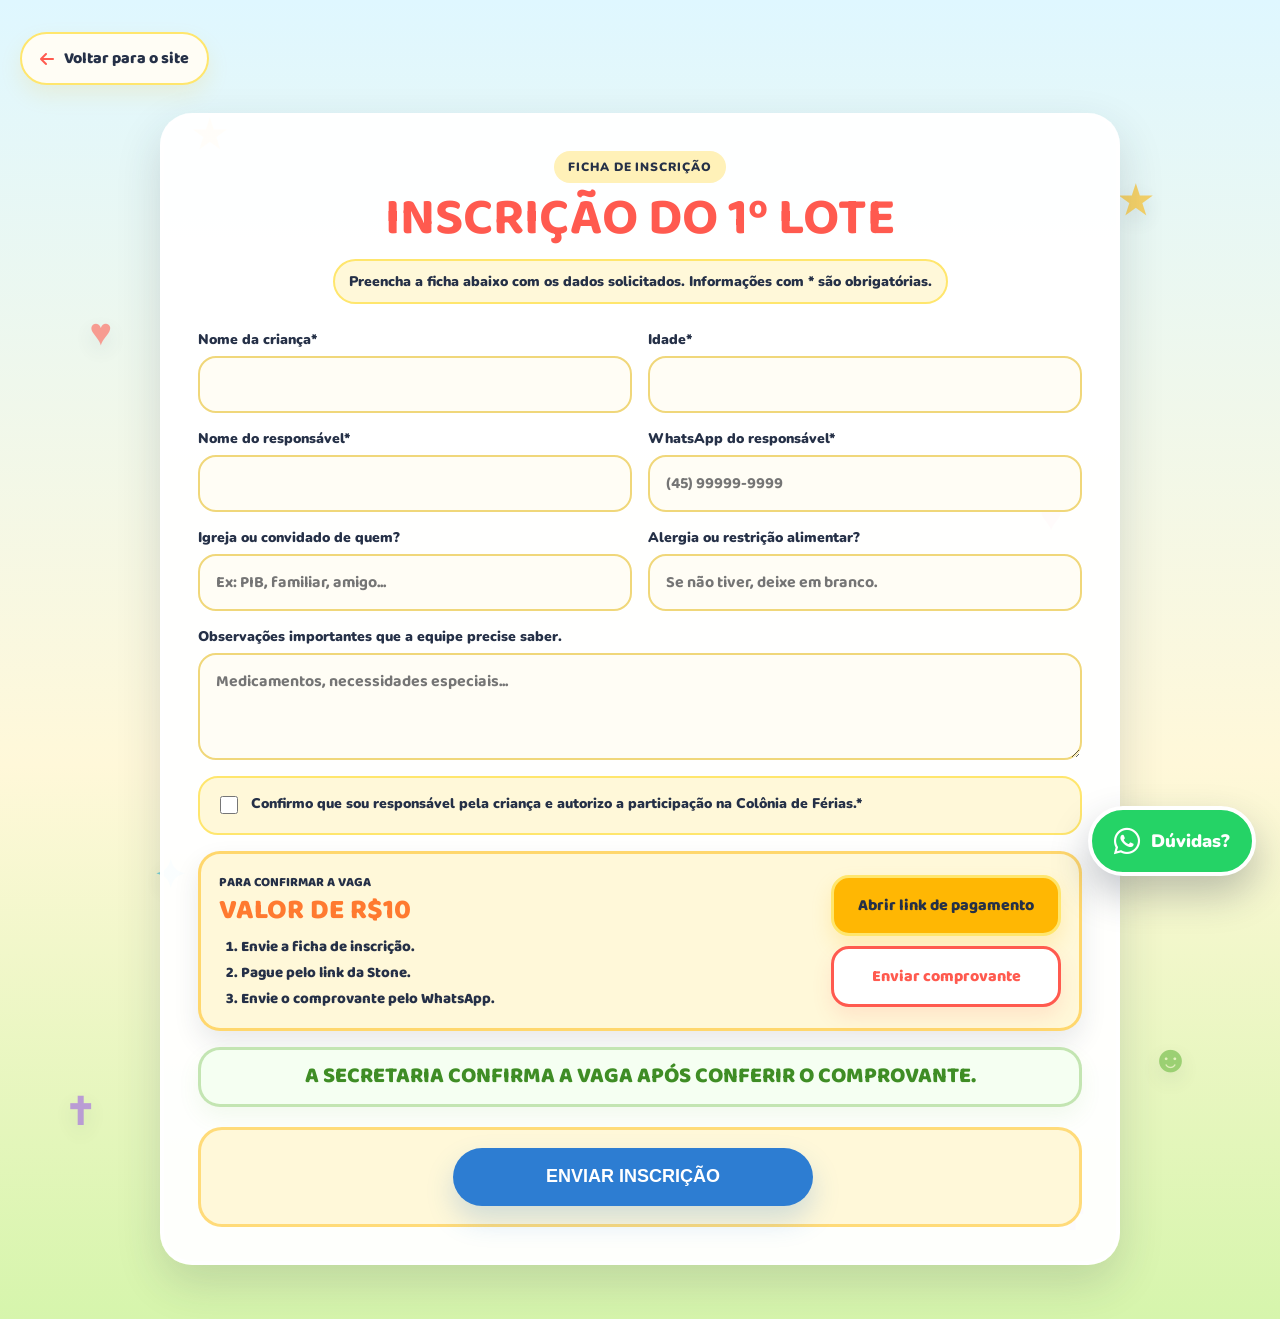
==== commit d95c8652: "mudança de forma de pagamento" ====
--- a/inscricao.html
+++ b/inscricao.html
@@ -13,6 +13,15 @@
 </head>
 <body>
   <main class="registration-page">
+    <div class="floating registration-floating registration-floating-heart">♥</div>
+    <div class="floating registration-floating registration-floating-star">★</div>
+    <div class="floating registration-floating registration-floating-smile">☻</div>
+    <div class="floating registration-floating registration-floating-cross">✝</div>
+    <div class="floating registration-floating registration-floating-heart-two">♥</div>
+    <div class="floating registration-floating registration-floating-star-two">★</div>
+    <div class="floating registration-floating registration-floating-spark">✦</div>
+    <div class="floating registration-floating registration-floating-cross-two">✝</div>
+
     <a class="back-link" href="index.html#inscricoes">
       <i class="fa-solid fa-arrow-left" aria-hidden="true"></i>
       Voltar para o site
@@ -22,54 +31,75 @@
       <div class="registration-intro">
         <span class="form-kicker">Ficha de inscrição</span>
         <h1>Inscrição do 1º lote</h1>
-               <p class="required-note">Preencha os dados da criança e do responsável.</p>
+        <p class="required-note">Preencha a ficha abaixo com os dados solicitados. Informações com * são obrigatórias.</p>
       </div>
 
       <form class="registration-form" id="registrationForm">
         <input type="hidden" name="lote" value="1º lote" />
+        <input type="hidden" name="inscricao_id" id="registrationId" />
 
         <div class="form-field">
-          <label for="childName">Nome da criança</label>
+          <label for="childName">Nome da criança*</label>
           <input id="childName" name="nome_crianca" type="text" autocomplete="name" required />
         </div>
 
         <div class="form-field">
-          <label for="childAge">Idade</label>
+          <label for="childAge">Idade*</label>
           <input id="childAge" name="idade" type="number" min="4" max="12" required />
         </div>
 
         <div class="form-field">
-          <label for="guardianName">Nome do responsável</label>
+          <label for="guardianName">Nome do responsável*</label>
           <input id="guardianName" name="nome_responsavel" type="text" autocomplete="name" required />
         </div>
 
         <div class="form-field">
-          <label for="guardianPhone">WhatsApp do responsável</label>
+          <label for="guardianPhone">WhatsApp do responsável*</label>
           <input id="guardianPhone" name="whatsapp" type="tel" autocomplete="tel" placeholder="(45) 99999-9999" required />
         </div>
 
         <div class="form-field">
           <label for="invitedBy">Igreja ou convidado de quem?</label>
-          <input id="invitedBy" name="convidado_por" type="text" placeholder="Ex: PIB, familiar, amigo..." required />
+          <input id="invitedBy" name="convidado_por" type="text" placeholder="Ex: PIB, familiar, amigo..."/>
         </div>
 
         <div class="form-field">
           <label for="foodRestriction">Alergia ou restrição alimentar?</label>
-          <input id="foodRestriction" name="restricao_alimentar" type="text" placeholder="Se não tiver, escreva nenhuma" required />
+          <input id="foodRestriction" name="restricao_alimentar" type="text" placeholder="Se não tiver, deixe em branco."/>
         </div>
 
         <div class="form-field full-field">
-          <label for="notes">Observações importantes</label>
-          <textarea id="notes" name="observacoes" rows="3" placeholder="Medicamentos, necessidades especiais ou algo que a equipe precise saber"></textarea>
+          <label for="notes">Observações importantes que a equipe precise saber.</label>
+          <textarea id="notes" name="observacoes" rows="3" placeholder="Medicamentos, necessidades especiais..."></textarea>
         </div>
 
         <label class="form-check full-field">
           <input name="autorizacao" type="checkbox" value="Sim" required />
-          <span>Confirmo que sou responsável pela criança e autorizo a participação na Colônia de Férias.</span>
+          <span>Confirmo que sou responsável pela criança e autorizo a participação na Colônia de Férias.*</span>
         </label>
 
+        <div class="payment-box full-field">
+          <div>
+            <span class="payment-box__label">Para confirmar a vaga</span>
+            <strong>Valor de R$10</strong>
+            <ol class="payment-steps">
+              <li>Envie a ficha de inscrição.</li>
+              <li>Pague pelo link da Stone.</li>
+              <li>Envie o comprovante pelo WhatsApp.</li>
+            </ol>
+          </div>
+          <div class="payment-box__actions">
+            <a class="btn btn-yellow" href="https://payment-link-v3.ton.com.br/pl_ngY1o3LRPwy8lpVInwFDBEVD9MpjWmGb" target="_blank" rel="noopener">Abrir link de pagamento</a>
+            <a class="btn btn-proof" href="https://wa.me/5500000000000?text=Ol%C3%A1!%20Quero%20enviar%20o%20comprovante%20de%20pagamento%20da%20Col%C3%B4nia%20de%20F%C3%A9rias." target="_blank" rel="noopener">Enviar comprovante</a>
+          </div>
+        </div>
+
+        <div class="payment-warning full-field" role="note">
+          A secretaria confirma a vaga após conferir o comprovante.
+        </div>
+
         <div class="form-actions full-field">
-          <button class="btn btn-red" type="submit">Enviar inscrição</button>
+          <button class="btn btn-submit" type="submit">Enviar inscrição</button>
           <p class="form-status" id="formStatus" role="status" aria-live="polite"></p>
         </div>
       </form>
@@ -78,17 +108,27 @@
 
   <div class="success-modal" id="successModal" aria-hidden="true">
     <div class="success-modal__backdrop" data-close-success-modal></div>
-    <div class="success-modal__dialog" role="dialog" aria-modal="true" aria-labelledby="successModalTitle">
+      <div class="success-modal__dialog" role="dialog" aria-modal="true" aria-labelledby="successModalTitle">
       <div class="success-modal__icon">✓</div>
-      <h2 id="successModalTitle">Inscrição enviada!</h2>
-      <p>Em breve a secretaria da igreja entrará em contato para confirmar a inscrição.</p>
+      <h2 id="successModalTitle">Inscrição recebida!</h2>
+      <p>A secretaria confirma a vaga entrando em contato após conferência da inscrição e pagamento.</p>
+      <p class="success-modal__protocol">
+        Código da inscrição:
+        <strong id="successRegistrationId"></strong>
+      </p>
       <div class="success-modal__actions">
+        <a class="btn btn-yellow payment-link is-hidden" id="stonePaymentLink" href="#" target="_blank" rel="noopener">Pagar R$10</a>
         <button class="btn btn-light" type="button" data-close-success-modal>Ok</button>
-        <a class="btn btn-red" id="successWhatsAppLink" href="https://wa.me/5500000000000?text=Ol%C3%A1!%20Acabei%20de%20enviar%20a%20inscri%C3%A7%C3%A3o%20da%20Col%C3%B4nia%20de%20F%C3%A9rias%20e%20gostaria%20de%20confirmar." target="_blank" rel="noopener">Chamar no WhatsApp</a>
+        <a class="btn btn-proof" id="successWhatsAppLink" href="https://wa.me/5500000000000?text=Ol%C3%A1!%20Acabei%20de%20enviar%20a%20inscri%C3%A7%C3%A3o%20da%20Col%C3%B4nia%20de%20F%C3%A9rias%20e%20gostaria%20de%20enviar%20o%20comprovante%20de%20pagamento." target="_blank" rel="noopener">Enviar comprovante</a>
       </div>
     </div>
   </div>
 
+  <a class="whatsapp-float" href="https://wa.me/5500000000000?text=Ol%C3%A1!%20Tenho%20uma%20d%C3%BAvida%20sobre%20a%20inscri%C3%A7%C3%A3o%20da%20Col%C3%B4nia%20de%20F%C3%A9rias." target="_blank" rel="noopener" aria-label="Tirar dúvida pelo WhatsApp">
+    <i class="fa-brands fa-whatsapp" aria-hidden="true"></i>
+    <span>Dúvidas?</span>
+  </a>
+
   <script src="script.js"></script>
 </body>
 </html>
--- a/styles.css
+++ b/styles.css
@@ -122,8 +122,10 @@
 .btn:hover { transform: translateY(-4px) rotate(-1deg); filter: saturate(1.08); }
 .btn-orange { background: linear-gradient(135deg, #ff7a30, #ff5a4f); color: white; box-shadow: 0 12px 24px rgba(255,107,53,.25); }
 .btn-red { background: linear-gradient(135deg, #ff5a4f, #ff8fab); color: white; box-shadow: 0 14px 28px rgba(255,90,79,.25); }
+.btn-proof { background: #fff; border: 3px solid var(--red); color: var(--red); box-shadow: 0 10px 20px rgba(255,90,79,.12); }
+.btn-submit { background: var(--blue); color: white; box-shadow: 0 14px 28px rgba(45,125,210,.22); }
 .btn-light { background: rgba(255,255,255,.55); border: 2px solid #fff; color: var(--text); }
-.btn-yellow { background: linear-gradient(135deg, #ffe66d, #fff1b8); color: var(--text); }
+.btn-yellow { background: var(--yellow); border: 3px solid #ffe66d; color: var(--text); box-shadow: 0 10px 20px rgba(255,183,3,.18); }
 .btn.big { margin-top: 34px; padding: 17px 36px; text-transform: uppercase; }
 .navbar .btn {
   padding: 12px 18px;
@@ -500,6 +502,31 @@
 .lot-tag { position: absolute; left: 50%; top: 0; transform: translate(-50%, -50%); border-radius: 16px; color: #fff; padding: 12px 34px; font-size: 20px; font-weight: 900; text-transform: uppercase; box-shadow: 0 12px 20px rgba(37,48,71,.14); }
 .lot h3 { max-width: 390px; margin: 0 auto; font-size: 24px; line-height: 1.15; text-transform: uppercase; }
 .date-pill { display: inline-flex; align-items: center; gap: 10px; margin-top: 26px; padding: 15px 20px; border-radius: 18px; background: #f4faff; font-size: 18px; font-weight: 900; }
+.lot-price-badge {
+  display: inline-flex;
+  align-items: center;
+  justify-content: center;
+  gap: 12px;
+  width: min(100%, 270px);
+  margin-top: 18px;
+  padding: 13px 20px;
+  border: 0;
+  border-radius: 18px;
+  background: linear-gradient(135deg, #ff7a30, #ff5a4f);
+  color: #fff;
+  box-shadow: 0 12px 24px rgba(255,107,53,.25);
+  font-family: "Nunito", Arial, sans-serif;
+  text-transform: uppercase;
+}
+.lot-price-badge small {
+  font-size: 13px;
+  font-weight: 900;
+}
+.lot-price-badge strong {
+  font-size: 28px;
+  font-weight: 900;
+  line-height: 1;
+}
 .lot p { color: var(--muted); font-weight: 800; }
 .lot-button {
   width: min(100%, 320px);
@@ -529,9 +556,9 @@
   margin-top: 34px;
   padding: 34px;
   border-radius: 32px;
-  background: rgba(255,255,255,.94);
+  background: rgba(255,255,255,.96);
   border: 4px solid rgba(255,255,255,.9);
-  box-shadow: var(--shadow);
+  box-shadow: 0 18px 45px rgba(37,48,71,.16);
   text-align: left;
 }
 .registration-intro {
@@ -571,6 +598,7 @@
   padding: 10px 14px;
   border-radius: 999px;
   background: #fff8d9;
+  border: 2px solid #ffe66d;
   color: var(--text);
   font-family: "Nunito", Arial, sans-serif;
   font-size: 14px;
@@ -595,9 +623,9 @@
 .form-field input,
 .form-field textarea {
   width: 100%;
-  border: 2px solid #dfe9f3;
+  border: 2px solid #f0d77a;
   border-radius: 18px;
-  background: #f8fcff;
+  background: #fffdf5;
   color: var(--text);
   font: inherit;
   font-weight: 700;
@@ -611,9 +639,9 @@
 }
 .form-field input:focus,
 .form-field textarea:focus {
-  border-color: var(--cyan);
+  border-color: #ffb703;
   background: #fff;
-  box-shadow: 0 0 0 4px rgba(32,183,216,.12);
+  box-shadow: 0 0 0 4px rgba(255,183,3,.18);
 }
 .full-field {
   grid-column: 1 / -1;
@@ -625,6 +653,7 @@
   padding: 16px;
   border-radius: 20px;
   background: #fff8d9;
+  border: 2px solid #ffe66d;
   line-height: 1.4;
 }
 .form-check input {
@@ -637,7 +666,19 @@
   display: flex;
   flex-wrap: wrap;
   align-items: center;
+  justify-content: center;
   gap: 14px;
+  margin-top: 4px;
+  padding: 18px;
+  border-radius: 24px;
+  background: #fff8d9;
+  border: 3px solid rgba(255,183,3,.45);
+}
+.form-actions .btn-submit {
+  width: min(100%, 360px);
+  min-height: 58px;
+  font-size: 18px;
+  text-transform: uppercase;
 }
 .form-status {
   min-height: 24px;
@@ -647,24 +688,92 @@
 }
 .form-status.success { color: var(--green); }
 .form-status.error { color: var(--red); }
+.payment-box {
+  display: flex;
+  align-items: center;
+  justify-content: space-between;
+  gap: 18px;
+  padding: 18px;
+  border: 3px solid rgba(255,183,3,.5);
+  border-radius: 22px;
+  background: #fff8d9;
+  box-shadow: 0 12px 26px rgba(37,48,71,.1);
+}
+.payment-box__label {
+  display: block;
+  color: #253047;
+  font-size: 13px;
+  font-weight: 900;
+  text-transform: uppercase;
+}
+.payment-box strong {
+  display: block;
+  margin-top: 4px;
+  color: var(--orange);
+  font-size: 28px;
+  line-height: 1;
+  font-weight: 900;
+  text-transform: uppercase;
+}
+.payment-steps {
+  margin: 12px 0 0;
+  padding-left: 22px;
+  color: var(--text);
+  font-size: 15px;
+  font-weight: 800;
+  line-height: 1.45;
+  text-align: left;
+}
+.payment-steps li + li {
+  margin-top: 4px;
+}
+.payment-box__actions {
+  display: flex;
+  flex: 0 0 auto;
+  flex-direction: column;
+  gap: 10px;
+}
+.payment-box__actions .btn {
+  flex: 0 0 auto;
+  min-width: 230px;
+  border-radius: 18px;
+}
+.payment-warning {
+  padding: 14px 18px;
+  border: 3px solid rgba(100,181,59,.35);
+  border-radius: 22px;
+  background: #f5fff2;
+  color: #3f8d25;
+  box-shadow: 0 10px 22px rgba(100,181,59,.08);
+  font-size: clamp(17px, 2vw, 22px);
+  font-weight: 900;
+  line-height: 1.15;
+  text-align: center;
+  text-transform: uppercase;
+}
 .registration-page {
+  position: relative;
   min-height: 100vh;
+  overflow: hidden;
   padding: 32px 20px 54px;
-  background:
-    linear-gradient(180deg, #dff7ff 0%, #fff8d9 58%, #f5fff2 100%);
+  background: linear-gradient(180deg, #dff7ff 0%, #fff8d9 58%, #d6f5ac 100%);
 }
 .registration-page-panel {
+  position: relative;
+  z-index: 2;
   width: min(960px, 100%);
   margin: 28px auto 0;
 }
 .registration-intro h1 {
   margin: 0;
-  color: var(--blue);
+  color: var(--red);
   font-size: clamp(34px, 5vw, 52px);
   line-height: 1;
   text-transform: uppercase;
 }
 .back-link {
+  position: relative;
+  z-index: 2;
   width: fit-content;
   margin: 0 auto;
   display: inline-flex;
@@ -672,10 +781,65 @@
   gap: 10px;
   padding: 12px 18px;
   border-radius: 999px;
-  background: rgba(255,255,255,.84);
+  background: #fffdf5;
+  border: 2px solid #ffe66d;
   color: var(--text);
   font-weight: 900;
-  box-shadow: 0 10px 24px rgba(37,48,71,.08);
+  box-shadow: 0 10px 22px rgba(255,183,3,.12);
+}
+.back-link i {
+  color: var(--red);
+}
+.registration-floating {
+  z-index: 1;
+  opacity: .58;
+}
+.registration-floating-heart {
+  left: 7%;
+  top: 24%;
+  color: var(--red);
+}
+.registration-floating-star {
+  right: 10%;
+  top: 14%;
+  color: var(--yellow);
+  animation-delay: .7s;
+}
+.registration-floating-smile {
+  right: 7%;
+  bottom: 18%;
+  color: var(--green);
+  animation-delay: 1.5s;
+}
+.registration-floating-cross {
+  left: 5%;
+  bottom: 14%;
+  color: var(--purple);
+  animation-delay: 2.2s;
+}
+.registration-floating-heart-two {
+  right: 17%;
+  top: 38%;
+  color: var(--red);
+  animation-delay: 1.1s;
+}
+.registration-floating-star-two {
+  left: 15%;
+  top: 9%;
+  color: var(--yellow);
+  animation-delay: 2.8s;
+}
+.registration-floating-spark {
+  left: 12%;
+  bottom: 32%;
+  color: var(--cyan);
+  animation-delay: 3.3s;
+}
+.registration-floating-cross-two {
+  right: 15%;
+  bottom: 6%;
+  color: var(--purple);
+  animation-delay: 4s;
 }
 .success-modal {
   position: fixed;
@@ -691,7 +855,7 @@
 .success-modal__backdrop {
   position: absolute;
   inset: 0;
-  background: rgba(37,48,71,.48);
+  background: rgba(37,48,71,.68);
   backdrop-filter: blur(6px);
 }
 .success-modal__dialog {
@@ -701,7 +865,8 @@
   padding: 34px;
   border-radius: 30px;
   background: #fff;
-  box-shadow: 0 24px 60px rgba(37,48,71,.22);
+  border: 4px solid rgba(255,255,255,.9);
+  box-shadow: 0 24px 70px rgba(37,48,71,.28);
   text-align: center;
 }
 .success-modal__icon {
@@ -730,6 +895,25 @@
   font-weight: 700;
   line-height: 1.45;
 }
+.success-modal .success-modal__protocol {
+  display: inline-flex;
+  flex-direction: column;
+  align-items: center;
+  gap: 6px;
+  margin-top: 18px;
+  padding: 12px 18px;
+  border-radius: 18px;
+  background: #ffe66d;
+  color: var(--text);
+  font-size: 14px;
+  font-weight: 900;
+  text-transform: uppercase;
+}
+.success-modal__protocol strong {
+  color: var(--red);
+  font-size: 22px;
+  line-height: 1;
+}
 .success-modal__actions {
   display: flex;
   flex-wrap: wrap;
@@ -740,6 +924,12 @@
 .success-modal__actions .btn-light {
   background: #eef6fb;
   border-color: #dcebf4;
+}
+.payment-link {
+  order: -1;
+}
+.is-hidden {
+  display: none !important;
 }
 .note { margin-top: 18px; }
 .info-box {
@@ -992,6 +1182,35 @@
   font-size: 14px;
 }
 .footer-bottom p:last-child { color: var(--red); }
+.whatsapp-float {
+  position: fixed;
+  right: 24px;
+  bottom: 24px;
+  z-index: 90;
+  display: inline-flex;
+  align-items: center;
+  gap: 11px;
+  width: auto;
+  padding: 16px 22px;
+  border: 4px solid #fff;
+  border-radius: 999px;
+  background: #25d366;
+  color: #fff;
+  font-family: "Nunito", Arial, sans-serif;
+  font-size: 18px;
+  font-weight: 900;
+  box-shadow: 0 18px 38px rgba(37,48,71,.28);
+  transition: transform .2s ease, box-shadow .2s ease, filter .2s ease;
+  animation: whatsappPulse 2.8s ease-in-out infinite;
+}
+.whatsapp-float:hover {
+  transform: translateY(-4px);
+  filter: saturate(1.08);
+  box-shadow: 0 22px 42px rgba(37,48,71,.32);
+}
+.whatsapp-float i {
+  font-size: 30px;
+}
 .fade-in { animation: fadeUp .7s ease both; }
 .delay { animation-delay: .15s; }
 @keyframes fadeUp { from { opacity: 0; transform: translateY(24px); } to { opacity: 1; transform: translateY(0); } }
@@ -1001,6 +1220,7 @@
 @keyframes softBounce { 0%, 100% { transform: translateY(0); } 50% { transform: translateY(-7px); } }
 @keyframes pulseBlob { 0%, 100% { transform: scale(1); opacity: .9; } 50% { transform: scale(1.08); opacity: .72; } }
 @keyframes driftClouds { from { transform: translateX(0); } to { transform: translateX(132px); } }
+@keyframes whatsappPulse { 0%, 100% { box-shadow: 0 18px 38px rgba(37,48,71,.28), 0 0 0 0 rgba(37,211,102,.28); } 50% { box-shadow: 0 22px 42px rgba(37,48,71,.3), 0 0 0 12px rgba(37,211,102,0); } }
 
 @media (prefers-reduced-motion: reduce) {
   *, *::before, *::after {
@@ -1122,6 +1342,11 @@
   .info-grid article + article::before { display: none; }
   .registration-panel { padding: 24px; }
   .registration-form { grid-template-columns: 1fr; }
+  .payment-box {
+    flex-direction: column;
+    align-items: stretch;
+    text-align: center;
+  }
   .form-actions .btn { width: 100%; }
   .success-modal__dialog { padding: 28px 22px; }
   .success-modal__actions .btn { width: 100%; }
@@ -1150,4 +1375,14 @@
   .footer-brand p { margin-left: auto; margin-right: auto; }
   .footer-info span { justify-content: center; }
   .footer-bottom { flex-direction: column; text-align: center; }
-}
+  .whatsapp-float {
+    right: 14px;
+    bottom: 14px;
+    width: 66px;
+    height: 66px;
+    padding: 0;
+    justify-content: center;
+    border-radius: 50%;
+  }
+  .whatsapp-float span { display: none; }
+}
